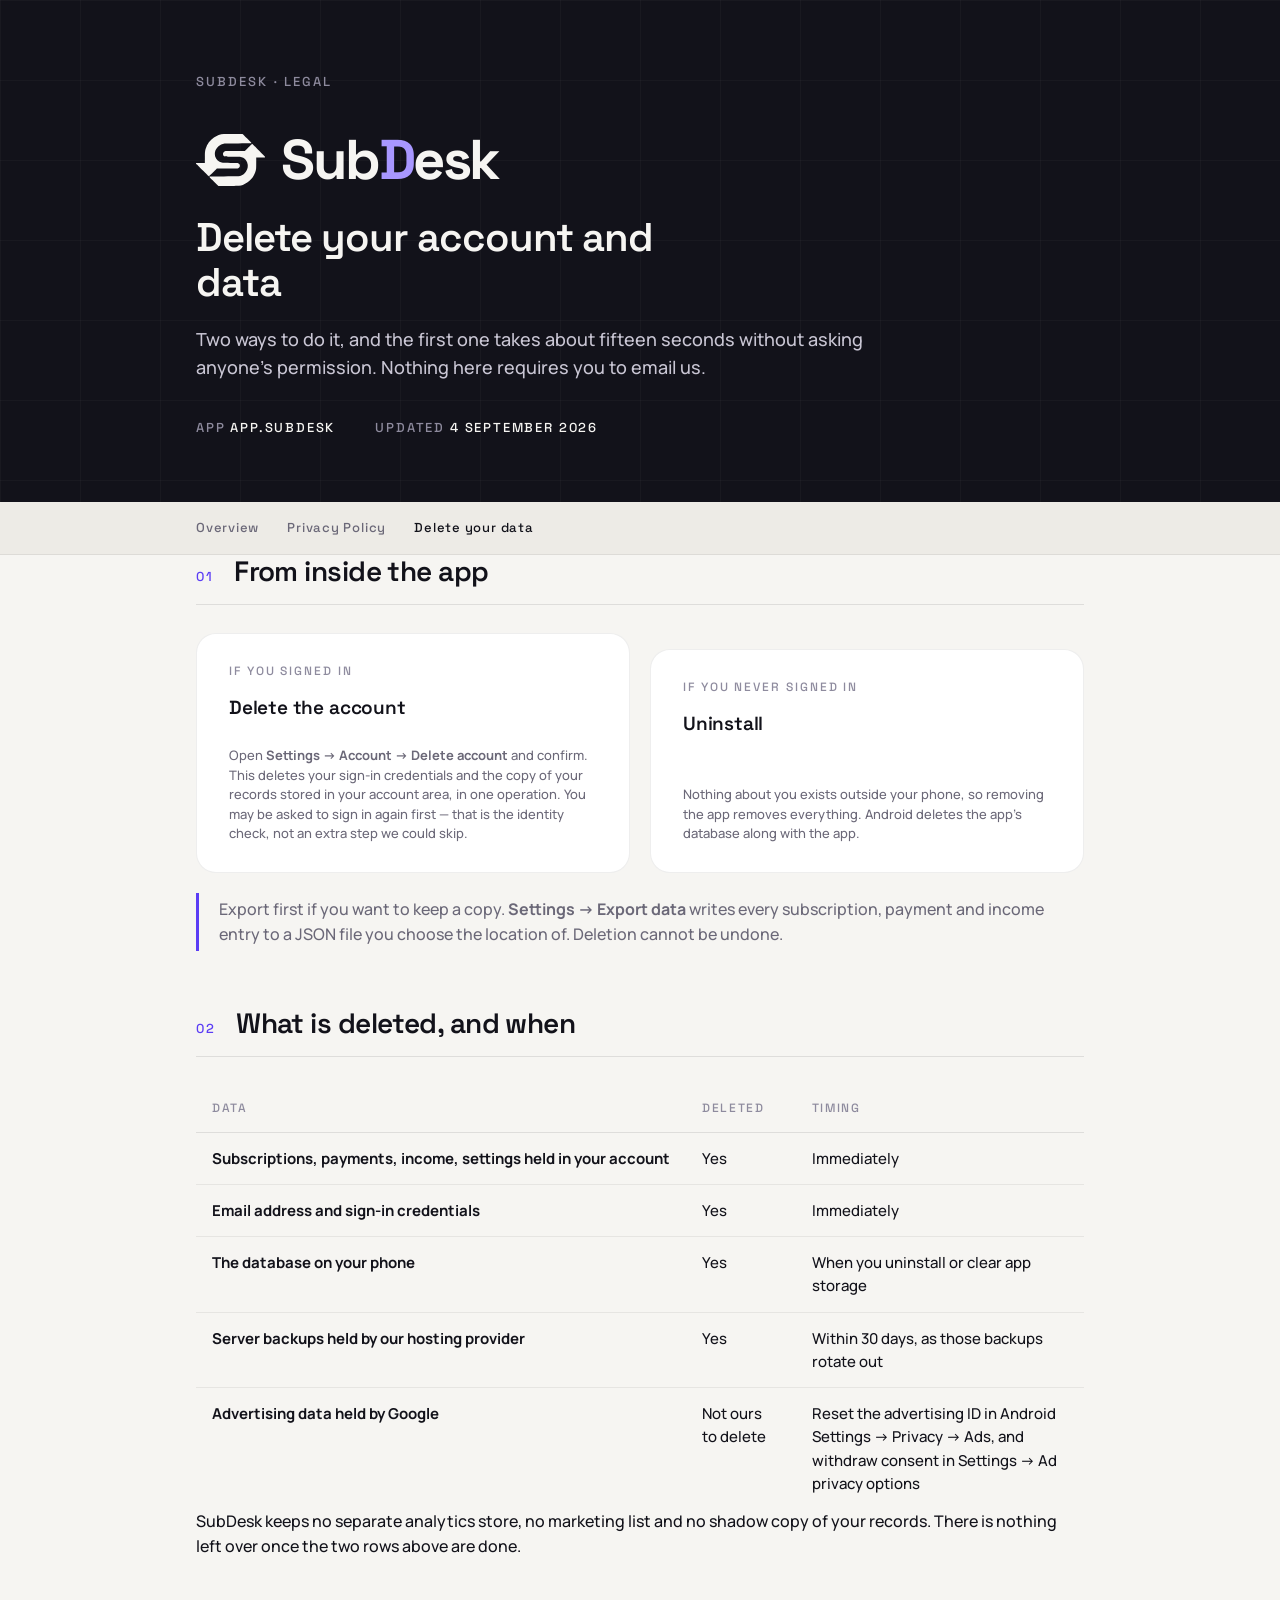
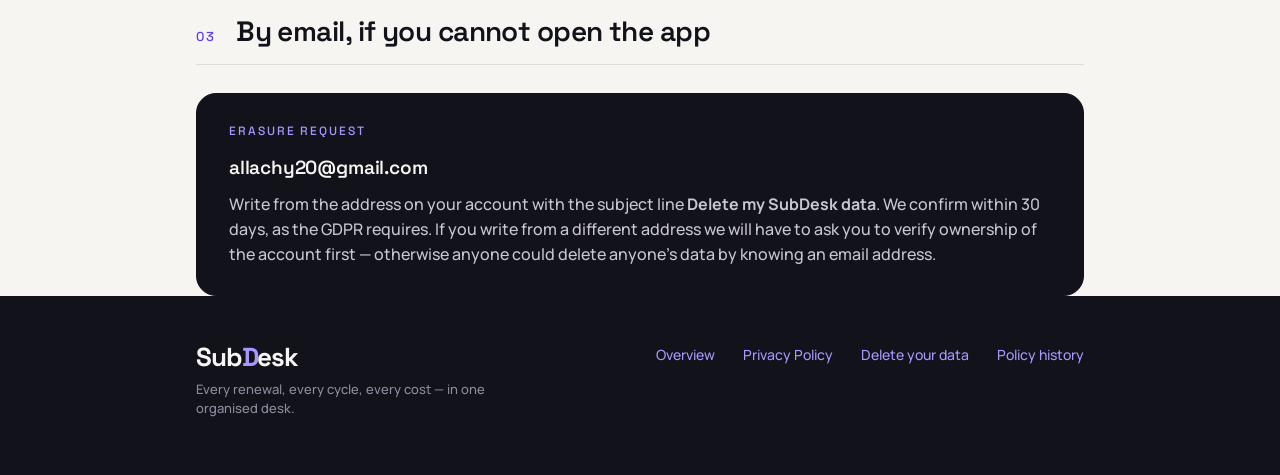
==== data-deletion.html @ eebb4d3e "SubDesk legal site: privacy policy and data deletion" ====
<!DOCTYPE html>
<html lang="en">
<head>
<meta charset="utf-8">
<meta name="viewport" content="width=device-width, initial-scale=1">
<title>Delete your data — SubDesk</title>
<meta name="description" content="How to delete your SubDesk account and every record stored with it, from inside the app or by email.">
<meta name="robots" content="index, follow">
<link rel="icon" href="assets/subdesk-icon.svg" type="image/svg+xml">
<link rel="canonical" href="https://mar-devl.github.io/subdesk-legal/data-deletion.html">
<link rel="preconnect" href="https://fonts.googleapis.com">
<link rel="preconnect" href="https://fonts.gstatic.com" crossorigin>
<link href="https://fonts.googleapis.com/css2?family=Manrope:wght@400;500;600;700;800&family=Space+Grotesk:wght@400;500;600;700&display=swap" rel="stylesheet">
<link rel="stylesheet" href="assets/subdesk.css">
</head>
<body>

<header class="hero">
  <div class="wrap">
    <div class="eyebrow">SubDesk · Legal</div>
    <div class="lockup">
      <img src="assets/subdesk-mark-paper.svg" alt="" aria-hidden="true">
      <span class="wordmark">Sub<span class="d">D</span>esk</span>
    </div>
    <h1>Delete your account and data</h1>
    <p class="lede">Two ways to do it, and the first one takes about fifteen seconds without asking anyone's permission. Nothing here requires you to email us.</p>
    <div class="stamp">
      <span>App <b>app.subdesk</b></span>
      <span>Updated <b>4 September 2026</b></span>
    </div>
  </div>
</header>

<nav class="crumbs" aria-label="Legal pages">
  <div class="wrap">
    <a href="index.html">Overview</a>
    <a href="privacy.html">Privacy Policy</a>
    <a href="data-deletion.html" aria-current="page">Delete your data</a>
  </div>
</nav>

<main class="wrap">

  <section id="in-app">
    <div class="section-head">
      <span class="num">01</span>
      <h2>From inside the app</h2>
    </div>
    <div class="grid two">
      <div class="card">
        <span class="overline">If you signed in</span>
        <h3>Delete the account</h3>
        <p class="fine muted">Open <strong>Settings → Account → Delete account</strong> and confirm. This deletes your sign-in credentials and the copy of your records stored in your account area, in one operation. You may be asked to sign in again first — that is the identity check, not an extra step we could skip.</p>
      </div>
      <div class="card">
        <span class="overline">If you never signed in</span>
        <h3>Uninstall</h3>
        <p class="fine muted">Nothing about you exists outside your phone, so removing the app removes everything. Android deletes the app's database along with the app.</p>
      </div>
    </div>

    <p class="callout" style="margin-top:20px;">Export first if you want to keep a copy. <strong>Settings → Export data</strong> writes every subscription, payment and income entry to a JSON file you choose the location of. Deletion cannot be undone.</p>
  </section>

  <section id="what-goes">
    <div class="section-head">
      <span class="num">02</span>
      <h2>What is deleted, and when</h2>
    </div>
    <div class="table-scroll">
      <table>
        <thead>
          <tr><th scope="col">Data</th><th scope="col">Deleted</th><th scope="col">Timing</th></tr>
        </thead>
        <tbody>
          <tr><td>Subscriptions, payments, income, settings held in your account</td><td>Yes</td><td>Immediately</td></tr>
          <tr><td>Email address and sign-in credentials</td><td>Yes</td><td>Immediately</td></tr>
          <tr><td>The database on your phone</td><td>Yes</td><td>When you uninstall or clear app storage</td></tr>
          <tr><td>Server backups held by our hosting provider</td><td>Yes</td><td>Within 30 days, as those backups rotate out</td></tr>
          <tr><td>Advertising data held by Google</td><td>Not ours to delete</td><td>Reset the advertising ID in Android Settings → Privacy → Ads, and withdraw consent in Settings → Ad privacy options</td></tr>
        </tbody>
      </table>
    </div>
    <p>SubDesk keeps no separate analytics store, no marketing list and no shadow copy of your records. There is nothing left over once the two rows above are done.</p>
  </section>

  <section id="by-email">
    <div class="section-head">
      <span class="num">03</span>
      <h2>By email, if you cannot open the app</h2>
    </div>
    <div class="card ink">
      <span class="overline">Erasure request</span>
      <h3>allachy20@gmail.com</h3>
      <p>Write from the address on your account with the subject line <strong>Delete my SubDesk data</strong>. We confirm within 30 days, as the GDPR requires. If you write from a different address we will have to ask you to verify ownership of the account first — otherwise anyone could delete anyone's data by knowing an email address.</p>
    </div>
  </section>

</main>

<footer>
  <div class="wrap">
    <div>
      <div class="wordmark" style="font-size:26px;">Sub<span class="d">D</span>esk</div>
      <p class="fine" style="margin-top:10px; max-width:38ch;">Every renewal, every cycle, every cost — in one organised desk.</p>
    </div>
    <div class="links">
      <a href="index.html">Overview</a>
      <a href="privacy.html">Privacy Policy</a>
      <a href="data-deletion.html">Delete your data</a>
      <a href="https://github.com/mar-devl/subdesk-legal" rel="noopener" target="_blank">Policy history</a>
    </div>
  </div>
</footer>

</body>
</html>
---- assets/subdesk.css ----
/*
 * SubDesk — legal site stylesheet.
 *
 * Tokens are lifted from SubDesk Brand Identity v1.0 and from
 * design-system/subdesk/MASTER.md, not re-invented: Iris on warm Paper, Space
 * Grotesk for display and numerals, Manrope for everything a person reads in
 * sentences, 20px card radius, 1px hairline borders and no elevation.
 *
 * The one place this departs from the brand book is width. The identity
 * document is a fixed 1440px presentation board; this is a legal page people
 * will open on a phone from a Play Store listing or from inside the app, so
 * the grid is fluid and the type scale steps down with the viewport.
 */

:root {
  --iris: #5B3DF5;
  --iris-pressed: #4A2EE0;
  --iris-deep: #3E28B8;
  --iris-light: #A897FF;

  --ink: #12121A;
  --graphite: #1C1C26;
  --paper: #F6F5F2;
  --paper-deep: #EDEBE6;
  --white: #FFFFFF;
  --stone: #E8E5DE;
  --slate: #6B6878;
  --mist: #8E8B9E;
  --muted-dark: #C9C6D4;

  --sage: #12A594;
  --amber: #F0B429;
  --ember: #FF6A45;

  --hairline: #12121A12;
  --hairline-strong: #12121A1A;

  --radius-md: 16px;
  --radius-lg: 20px;
  --radius-xl: 28px;

  --display: 'Space Grotesk', 'Segoe UI', system-ui, sans-serif;
  --body: 'Manrope', 'Segoe UI', system-ui, sans-serif;

  --gutter: 96px;
}

@media (max-width: 1100px) { :root { --gutter: 56px; } }
@media (max-width: 720px)  { :root { --gutter: 24px; } }

* { margin: 0; padding: 0; box-sizing: border-box; }

html { -webkit-text-size-adjust: 100%; scroll-behavior: smooth; }

body {
  background: var(--paper);
  color: var(--ink);
  font-family: var(--body);
  font-size: 16px;
  font-weight: 500;
  line-height: 1.55;
  -webkit-font-smoothing: antialiased;
  text-rendering: optimizeLegibility;
}

/* Body text never drops below 13px, per the type scale. */
small, .fine { font-size: 13px; line-height: 1.5; }

a { color: var(--iris); text-decoration: none; }
a:hover { color: var(--ink); text-decoration: underline; }
a:focus-visible,
button:focus-visible {
  outline: 2px solid var(--iris);
  outline-offset: 3px;
  border-radius: 4px;
}

.wrap { max-width: 1080px; margin: 0 auto; padding: 0 var(--gutter); }

/* ------------------------------------------------------------------ header */

.hero {
  background: var(--ink);
  color: var(--paper);
  padding: 72px 0 64px;
  position: relative;
  overflow: hidden;
}

/*
 * The 80px graph-paper overlay from the identity cover. Kept at half opacity
 * so it reads as texture rather than as a chart.
 */
.hero::before {
  content: '';
  position: absolute;
  inset: 0;
  opacity: 0.5;
  background-image:
    linear-gradient(#F6F5F210 1px, transparent 1px),
    linear-gradient(90deg, #F6F5F210 1px, transparent 1px);
  background-size: 80px 80px;
  pointer-events: none;
}

.hero .wrap { position: relative; }

.eyebrow {
  font-family: var(--display);
  font-size: 13px;
  font-weight: 500;
  letter-spacing: 0.16em;
  text-transform: uppercase;
  color: var(--mist);
}

.lockup {
  display: flex;
  align-items: center;
  gap: 16px;
  margin: 40px 0 28px;
}

/*
 * Height-led, width auto. The master symbol is 1336 x 1000 — aspect 1.336 —
 * and forcing it into a square box is what letterboxes it. Height is set from
 * cap height x 1.32, which is the lockup rule in the identity.
 */
.lockup img { display: block; flex: none; height: 52px; width: auto; }

.wordmark {
  font-family: var(--display);
  font-weight: 700;
  font-size: 56px;
  letter-spacing: -0.045em;
  line-height: 1;
  color: var(--paper);
}

.wordmark .d { color: var(--iris-light); }

.hero h1 {
  font-family: var(--display);
  font-weight: 600;
  font-size: 40px;
  letter-spacing: -0.025em;
  line-height: 1.12;
  color: var(--paper);
  max-width: 18ch;
}

.hero p.lede {
  margin-top: 20px;
  max-width: 62ch;
  font-size: 18px;
  line-height: 1.55;
  color: var(--muted-dark);
  text-wrap: pretty;
}

.stamp {
  margin-top: 36px;
  display: flex;
  flex-wrap: wrap;
  gap: 12px 40px;
  font-family: var(--display);
  font-size: 13px;
  letter-spacing: 0.14em;
  text-transform: uppercase;
  color: var(--mist);
}

.stamp b { color: var(--paper); font-weight: 500; letter-spacing: 0.14em; }

@media (max-width: 720px) {
  .hero { padding: 48px 0 44px; }
  .wordmark { font-size: 40px; }
  .lockup img { height: 38px; }
  .hero h1 { font-size: 30px; }
  .hero p.lede { font-size: 16px; }
}

/* -------------------------------------------------------------- navigation */

.crumbs {
  border-bottom: 1px solid var(--hairline);
  background: var(--paper-deep);
}

.crumbs .wrap {
  display: flex;
  flex-wrap: wrap;
  gap: 8px 28px;
  padding-top: 16px;
  padding-bottom: 16px;
  font-family: var(--display);
  font-size: 13px;
  letter-spacing: 0.06em;
}

.crumbs a { color: var(--slate); }
.crumbs a:hover { color: var(--iris); text-decoration: none; }
.crumbs a[aria-current='page'] { color: var(--ink); }

/* ------------------------------------------------------------------ layout */

main { padding: 64px 0 96px; }

@media (max-width: 720px) { main { padding: 40px 0 64px; } }

section + section { margin-top: 56px; }

.section-head {
  display: flex;
  align-items: baseline;
  gap: 20px;
  border-bottom: 1px solid var(--hairline-strong);
  padding-bottom: 16px;
  margin-bottom: 28px;
  flex-wrap: wrap;
}

.section-head .num {
  font-family: var(--display);
  font-size: 13px;
  letter-spacing: 0.16em;
  color: var(--iris);
}

.section-head h2 {
  font-family: var(--display);
  font-size: 28px;
  font-weight: 600;
  letter-spacing: -0.02em;
  line-height: 1.2;
}

@media (max-width: 720px) { .section-head h2 { font-size: 22px; } }

p + p, p + ul, ul + p, p + .card, .card + .card, .card + p { margin-top: 16px; }

ul { padding-left: 22px; }
li + li { margin-top: 8px; }

strong { font-weight: 700; }

.muted { color: var(--slate); }

/* ------------------------------------------------------------------- cards */

.card {
  background: var(--white);
  border: 1px solid var(--hairline);
  border-radius: var(--radius-lg);
  padding: 28px 32px;
}

@media (max-width: 720px) { .card { padding: 22px 20px; } }

.card h3 {
  font-family: var(--display);
  font-size: 19px;
  font-weight: 600;
  letter-spacing: -0.01em;
  margin-bottom: 10px;
}

.overline {
  font-family: var(--display);
  font-size: 12px;
  font-weight: 500;
  letter-spacing: 0.16em;
  text-transform: uppercase;
  color: var(--mist);
  display: block;
  margin-bottom: 12px;
}

.grid { display: grid; gap: 20px; align-items: stretch; }
.grid.two { grid-template-columns: 1fr 1fr; }
.grid.three { grid-template-columns: repeat(3, 1fr); }

/*
 * Cards in a row stretch to the tallest of them, so a pill placed after a
 * short paragraph floats mid-card while its neighbour's sits at the bottom.
 * Column flex with an auto-margin on the last child lines them up on one
 * baseline without hard-coding a height that the longest translation would
 * then overflow.
 */
.grid > .card { display: flex; flex-direction: column; }
.grid > .card > :last-child { margin-top: auto; }
.grid > .card > p:last-child:not(:only-child) { padding-top: 14px; }

@media (max-width: 860px) {
  .grid.two, .grid.three { grid-template-columns: 1fr; }
}

/* The one dark card, used for the single most important statement on a page. */
.card.ink {
  background: var(--ink);
  color: var(--muted-dark);
  border-color: var(--ink);
}
.card.ink h3 { color: var(--paper); }
.card.ink .overline { color: var(--iris-light); }
.card.ink a { color: var(--iris-light); }
.card.ink a:hover { color: var(--white); }

/* ------------------------------------------------------------------ tables */

.table-scroll { overflow-x: auto; -webkit-overflow-scrolling: touch; }

table {
  width: 100%;
  border-collapse: collapse;
  font-size: 15px;
  min-width: 560px;
}

th, td {
  text-align: left;
  vertical-align: top;
  padding: 14px 16px;
  border-bottom: 1px solid var(--hairline);
}

thead th {
  font-family: var(--display);
  font-size: 12px;
  font-weight: 500;
  letter-spacing: 0.14em;
  text-transform: uppercase;
  color: var(--mist);
  border-bottom-color: var(--hairline-strong);
}

tbody tr:last-child td { border-bottom: none; }

td:first-child { font-weight: 700; white-space: nowrap; }

/* ------------------------------------------------------------------- pills */

.pill {
  display: inline-block;
  border-radius: 999px;
  padding: 4px 12px;
  font-family: var(--display);
  font-size: 12px;
  letter-spacing: 0.06em;
  white-space: nowrap;
}

/*
 * Status colour never carries meaning alone — every pill has a word in it, and
 * the light-theme text values are the deepened variants from the design system
 * so they clear 4.5:1 on white.
 */
.pill.device { background: #12A5941F; color: #0C7A6D; }
.pill.cloud  { background: #5B3DF51F; color: var(--iris-deep); }
.pill.third  { background: #F0B4291F; color: #8A6100; }
.pill.never  { background: #FF6A451F; color: #B93A18; }

/* ------------------------------------------------------------------ footer */

footer {
  background: var(--ink);
  color: var(--mist);
  padding: 48px 0 56px;
}

footer .wrap {
  display: flex;
  flex-wrap: wrap;
  gap: 24px 48px;
  justify-content: space-between;
  align-items: flex-start;
}

footer a { color: var(--iris-light); }
footer a:hover { color: var(--paper); }

footer .links { display: flex; flex-wrap: wrap; gap: 8px 28px; font-size: 14px; }

/* -------------------------------------------------------------- call-outs */

.callout {
  border-left: 3px solid var(--iris);
  padding: 4px 0 4px 20px;
  color: var(--slate);
}

.toc {
  display: flex;
  flex-wrap: wrap;
  gap: 10px 12px;
  margin-top: 28px;
}

.toc a {
  border: 1px solid var(--hairline-strong);
  border-radius: 999px;
  padding: 7px 16px;
  font-size: 14px;
  color: var(--slate);
  background: var(--white);
}

.toc a:hover {
  color: var(--iris);
  border-color: var(--iris);
  text-decoration: none;
}

/* Anchored headings must not slide under anything when jumped to. */
section[id] { scroll-margin-top: 24px; }

.updated {
  font-family: var(--display);
  font-size: 13px;
  letter-spacing: 0.06em;
  color: var(--slate);
}
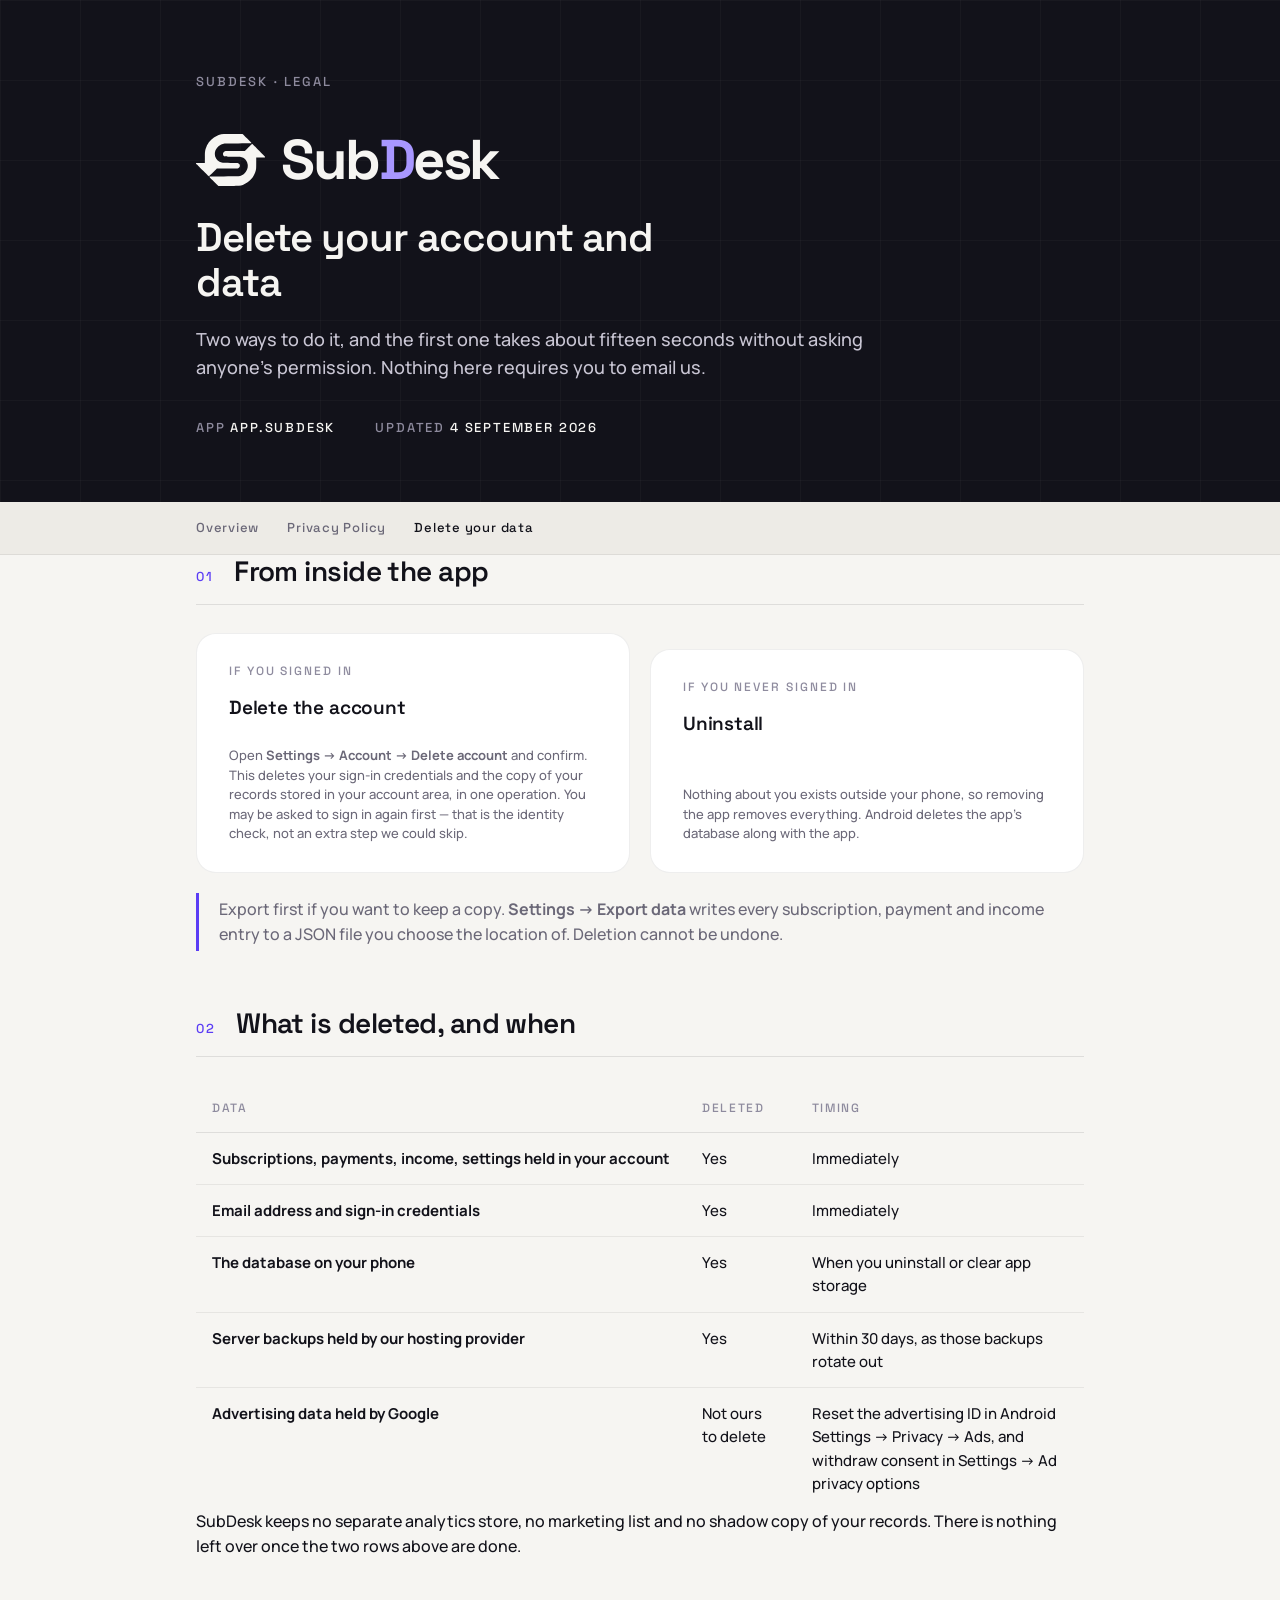
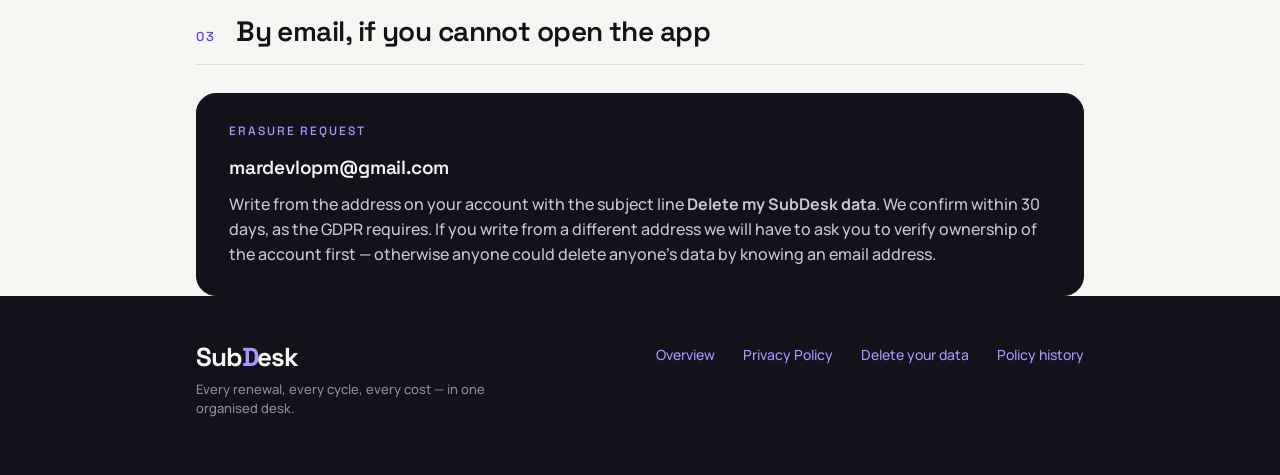
==== commit 21c90c8e: "Update data-deletion.html" ====
--- a/data-deletion.html
+++ b/data-deletion.html
@@ -91,7 +91,7 @@
     </div>
     <div class="card ink">
       <span class="overline">Erasure request</span>
-      <h3>allachy20@gmail.com</h3>
+      <h3>mardevlopm@gmail.com</h3>
       <p>Write from the address on your account with the subject line <strong>Delete my SubDesk data</strong>. We confirm within 30 days, as the GDPR requires. If you write from a different address we will have to ask you to verify ownership of the account first — otherwise anyone could delete anyone's data by knowing an email address.</p>
     </div>
   </section>
